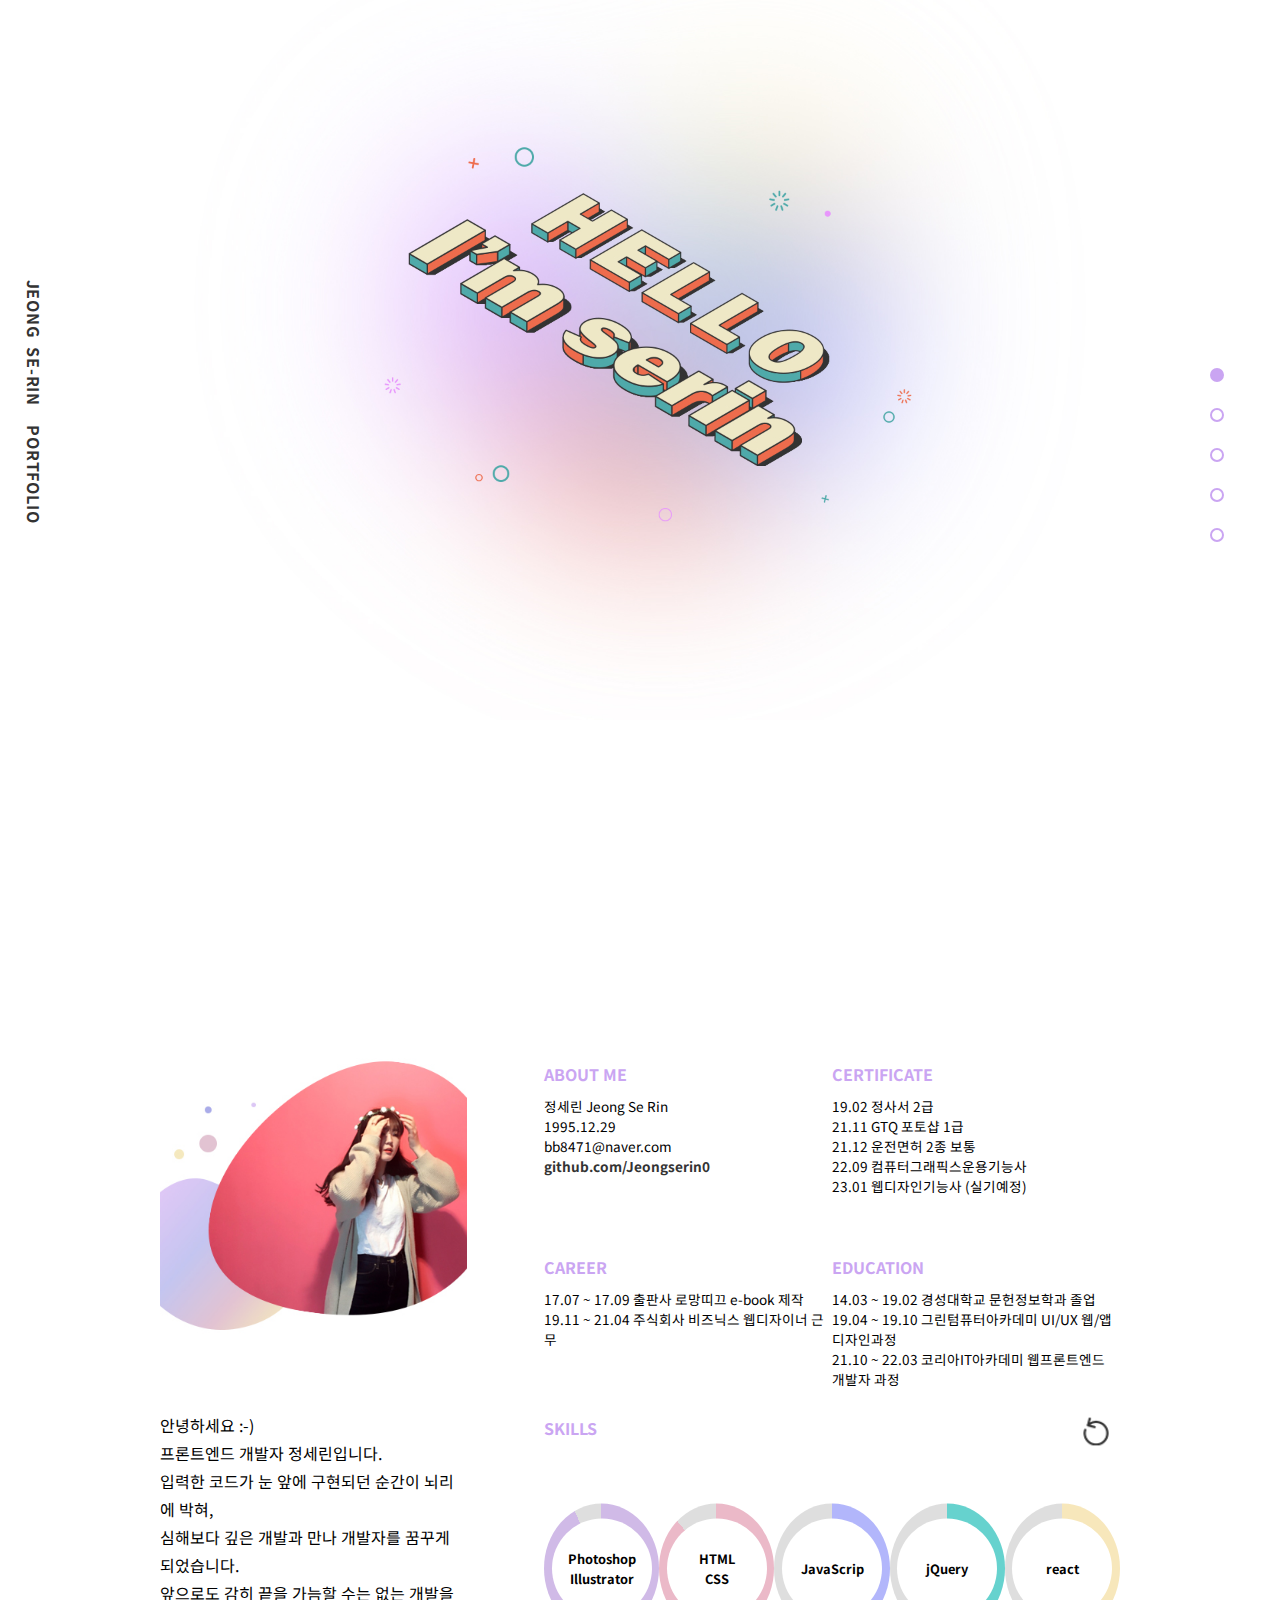
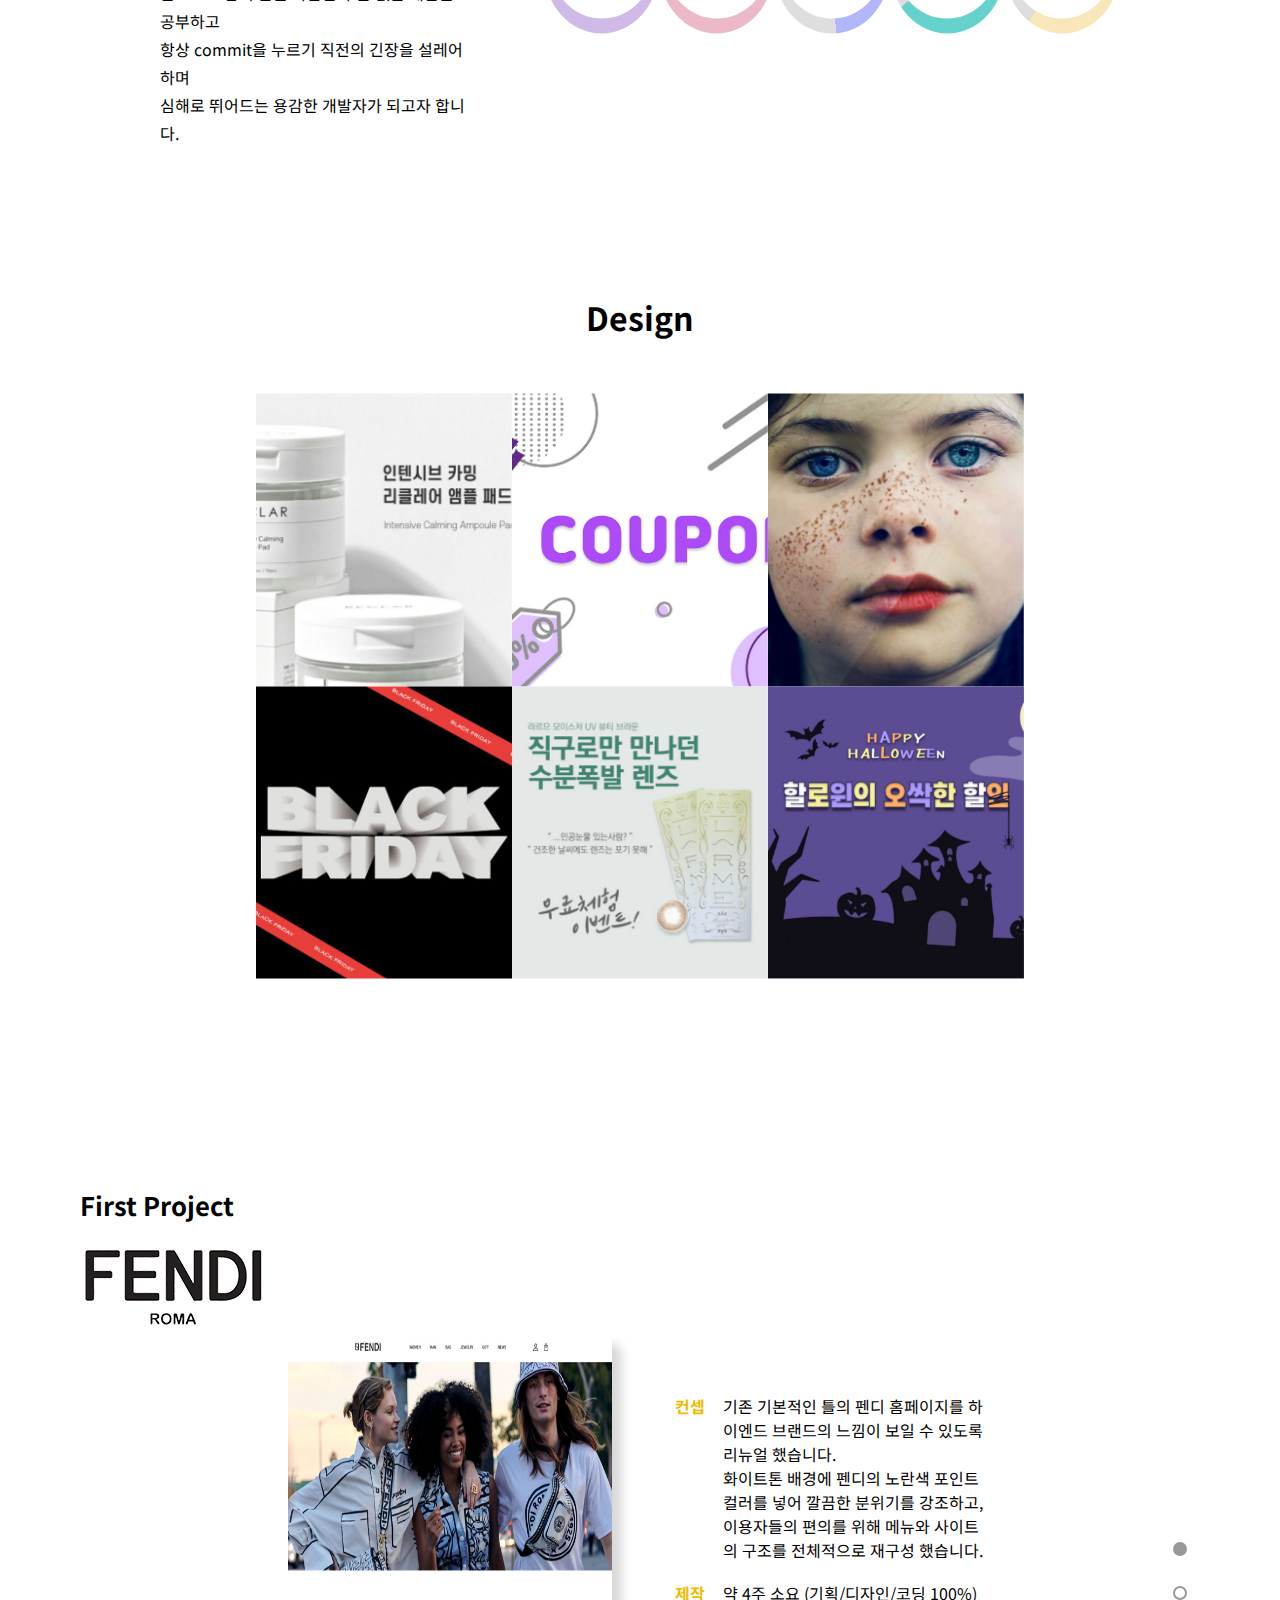
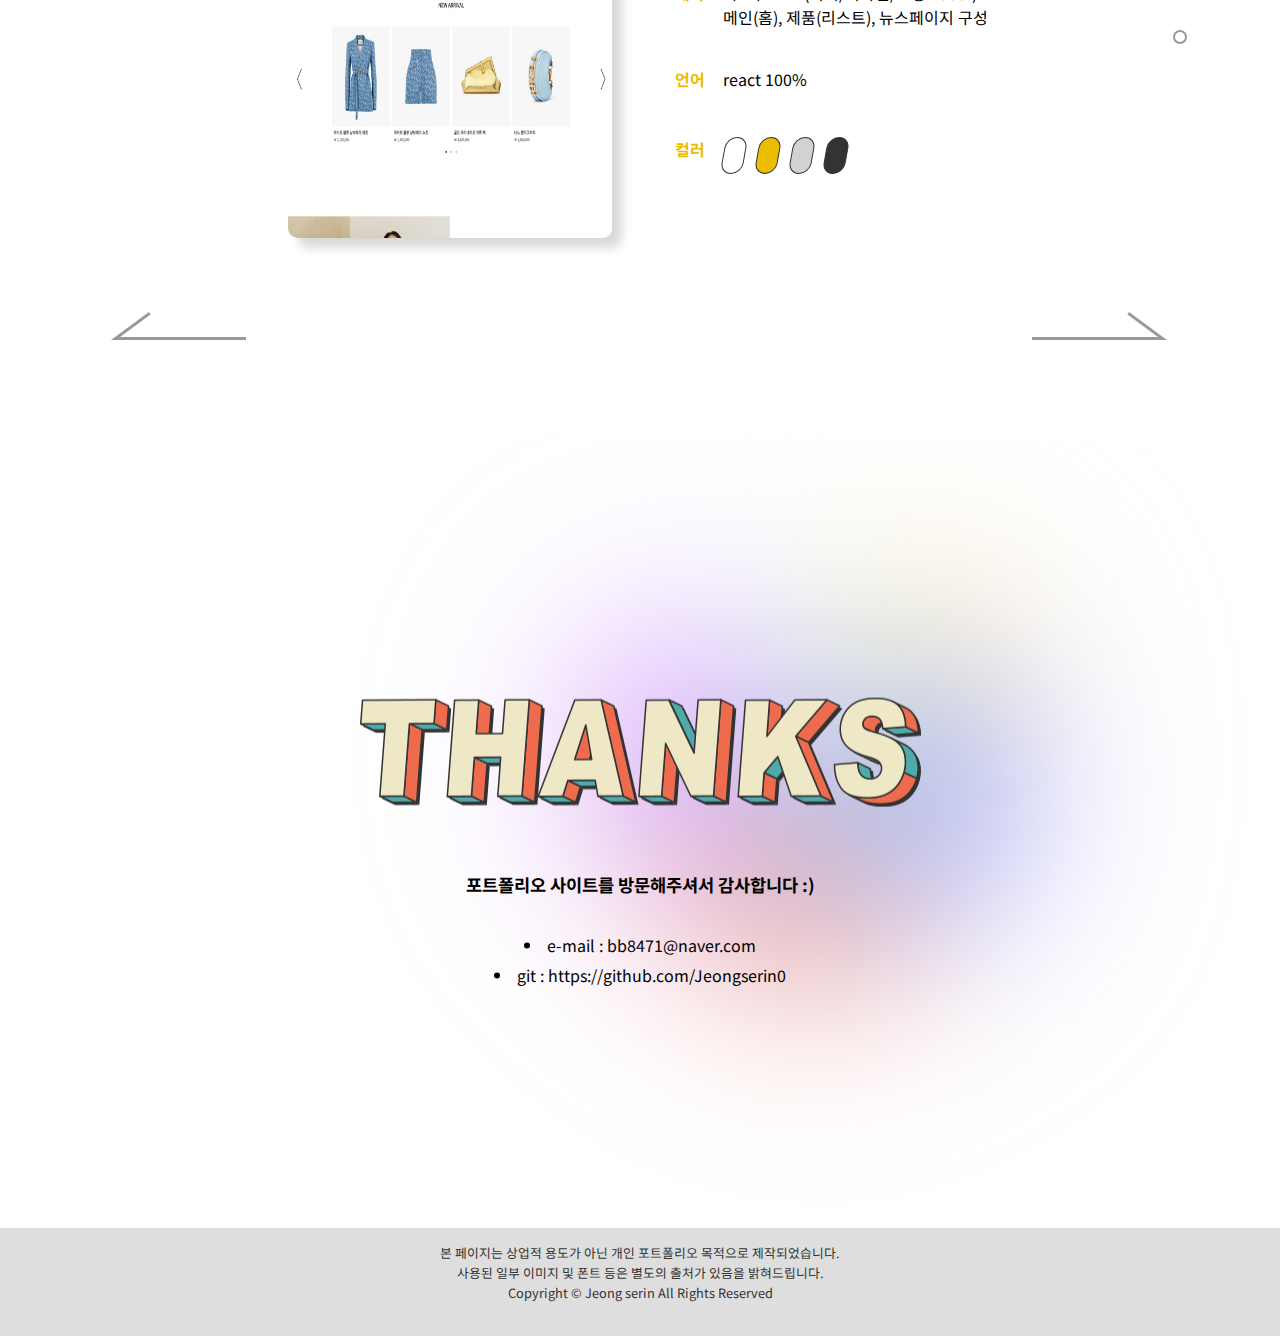
==== index.html @ 02b6f78d "Add files via upload" ====
<!DOCTYPE html>
<html lang="en">
<head>
    <meta charset="UTF-8">
    <meta http-equiv="X-UA-Compatible" content="IE=edge">
    <meta name="viewport" content="width=device-width, initial-scale=1.0">
    <title>SERIN PORTFOLIO</title>
    <link rel="stylesheet" href="css/index.css">
    <link rel="stylesheet" href="css/design.css">
    <link rel="stylesheet" href="css/project.css">
    <link href="https://fonts.googleapis.com/css2?family=Noto+Sans+KR:wght@100;300;400;500;700;900&display=swap" rel="stylesheet">
    <script src="js/jquery-1.7.2.min.js"></script>
    <script src="js/jquery-ui.min.js"></script>
    <script src="js/jquery.mousewheel.min.js"></script>
    <script src="js/index.js"></script>
</head>
<body>
    <div id="wrap">
        <!-- 상단 -->
        <section id="header" class="w_box">
            <div class="name_bar">
                <a href="#">&nbsp;&nbsp;JEONG&nbsp;&nbsp;SE-RIN&nbsp;&nbsp;&nbsp;&nbsp;PORTFOLIO</a>
            </div>
            <nav id="nav">
                <ul class="menu">
                    <li class="li_home"><a href="#header">home</a></li>
                    <li class="li_profile"><a href="#profile">profile</a></li>
                    <li class="li_design"><a href="#design">design</a></li>
                    <li class="li_project"><a href="#project">project</a></li>
                    <li class="li_contact"><a href="#contact">contact</a></li>
                </ul>
            </nav>
        </section>


        <!-- 프로필 -->
        <section id="profile" class="w_box">
            <div class="Pbox">
                <article class="Pphoto">
                    <div class="photo">
                        <div class="photoMe">
                            <img src="./images/serin2.jpg" alt="me">
                        </div>
                    </div>
                    <div class="Ptxt">
                        <p>안녕하세요 :-)<br>
                           프론트엔드 개발자 정세린입니다.<br>
                           입력한 코드가 눈 앞에 구현되던 순간이 뇌리에 박혀,<br>
                           심해보다 깊은 개발과 만나 개발자를 꿈꾸게 되었습니다.<br>
                           앞으로도 감히 끝을 가늠할 수는 없는 개발을 공부하고<br>
                           항상 commit을 누르기 직전의 긴장을 설레어하며<br>
                           심해로 뛰어드는 용감한 개발자가 되고자 합니다.</p>
                    </div>
                </article>

                <article class="Pprofile">
                    <div class="about">
                        <div class="about1">
                            <div class="me">
                                <h1>ABOUT ME</h1>
                                <ul>
                                    <li>정세린 Jeong Se Rin</li>
                                    <li>1995.12.29</li>
                                    <li>bb8471@naver.com</li>
                                    <li><a href="https://github.com/Jeongserin0" target="_blank">github.com/Jeongserin0</a></li>
                                </ul>
                            </div>
                            <div class="certificate">
                                <h1>CERTIFICATE</h1>
                                <ul>
                                    <li>19.02 정사서 2급</li>
                                    <li>21.11 GTQ 포토샵 1급</li>
                                    <li>21.12 운전면허 2종 보통</li>
                                    <li>22.09 컴퓨터그래픽스운용기능사</li>
                                    <li>23.01 웹디자인기능사 (실기예정)</li>
                                </ul>
                            </div>
                        </div>
                        <div class="about2">
                            <div class="career">
                                <h1>CAREER</h1>
                                <ul>
                                    <li>17.07 ~ 17.09 출판사 로망띠끄 e-book 제작</li>
                                    <li>19.11 ~ 21.04 주식회사 비즈닉스 웹디자이너 근무</li>
                                </ul>
                            </div>
                            <div class="education">
                                <h1>EDUCATION</h1>
                                <ul>
                                    <li>14.03 ~ 19.02 경성대학교 문헌정보학과 졸업</li>
                                    <li>19.04 ~ 19.10 그린텀퓨터아카데미 UI/UX 웹/앱 디자인과정</li>
                                    <li>21.10 ~ 22.03 코리아IT아카데미 웹프론트엔드 개발자 과정</li>
                                </ul>
                            </div> 
                        </div>
                    </div>

                    <div class="skills">
                        <h1>SKILLS</h1>
                        <div class="rebtn">
                            <img src="./images/return.png" alt="restart">
                        </div>
                        <div class="skillBox">
                            <div class="chartBox">
                                <div class="chart doughnut1">
                                    <span class="center"><p>Photoshop<br>Illustrator</p></span>
                                </div>
                                <div class="chart doughnut2">
                                    <span class="center"><p>HTML<br>CSS</p></span>
                                </div>
                                <div class="chart doughnut3">
                                    <span class="center"><p>JavaScrip</p></span>
                                </div>
                                <div class="chart doughnut4">
                                    <span class="center"><p>jQuery</p></span>
                                </div>
                                <div class="chart doughnut5">
                                    <span class="center"><p>react</p></span>
                                </div>
                            </div>
                        </div>
                    </div>
                </article>
            </div>
        </section>
        
        <!-- 디자인 -->
        <section id="design" class="w_box">
            <div class="designOp"></div>
            <div class="deTitle">
                <h1>Design</h1>
            </div>

            <div class="close">
                <img src="./images/close.png" alt="close">
            </div>

            <div class="deBox">
                <div class="deFirst">
                    <div class="deOne">
                        <div class="onebox Ofront"><img src="./images/detail_som.jpg" alt="detail"></div>
                        <div class="onebox Oback">
                            <h1>detail page</h1>
                            <h3>리클레어 앰플 패드 제품 상세페이지 제작</h3>
                            <p>*사용된 이미지 및 폰트 등은 별도의 저작권이 있음을 밝혀드립니다</p>
                        </div>
                    </div>
                    <div class="popone">
                        <div class="poponeimg">
                            <img src="./images/detail.jpg" alt="detail">
                        </div>
                    </div>

                    <div class="deTwo">
                        <div class="twobox Tfront"><img src="./images/baaner_som.jpg" alt="banner"></div>
                        <div class="twobox Tback">
                            <h1>banner</h1>
                            <h3>스토어 오픈기념 쿠폰 배너 제작</h3>
                            <p>*사용된 이미지 및 폰트 등은 별도의 저작권이 있음을 밝혀드립니다</p>
                        </div>
                    </div>
                    <div class="poptwo">
                        <img src="./images/banner.jpg" alt="banner">
                    </div>

                    <div class="deThree">
                        <div class="threebox Thfront"><img src="./images/photoshop_som.jpg" alt="image"></div>
                        <div class="threebox Thback">
                            <h1>photoshop</h1>
                            <h3>포토샵의 다양한 툴을 이용한 피부보정 이미지</h3>
                            <p>*사용된 이미지 및 폰트 등은 별도의 저작권이 있음을 밝혀드립니다</p>
                        </div>
                    </div>
                    <div class="popthree">
                        <img src="./images/photoshop.jpg" alt="photoshop">
                    </div>
                </div>

                <div class="deSecond">
                    <div class="deFour">
                        <div class="fourbox Ffront"><img src="./images/poster_som.jpg" alt="poster"></div>
                        <div class="fourbox Fback">
                            <h1>poster</h1>
                            <h3>블랙프라이데이 포스터 제작</h3>
                            <p>*사용된 이미지 및 폰트 등은 별도의 저작권이 있음을 밝혀드립니다</p>
                        </div>
                    </div>
                    <div class="popfour">
                        <img src="./images/poster.jpg" alt="poster">
                    </div>

                    <div class="deFive">
                        <div class="fivebox Fifront"><img src="./images/ada_som.jpg" alt="ada"></div>
                        <div class="fivebox Fiback">
                            <h1>advertising</h1>
                            <h3>인스타그램 렌즈 광고 이미지 제작</h3>
                            <p>*사용된 이미지 및 폰트 등은 별도의 저작권이 있음을 밝혀드립니다</p>
                        </div>
                    </div>
                    <div class="popfive">
                        <img src="./images/ada.JPG" alt="ada">
                    </div>

                    <div class="deSix">
                        <div class="sixbox Sfront"><img src="./images/poster2_som.jpg" alt="poster"></div>
                        <div class="sixbox Sback">
                            <h1>event</h1>
                            <h3>특정기간 이벤트 내용을 알리는 이미지 제작</h3>
                            <p>*사용된 이미지 및 폰트 등은 별도의 저작권이 있음을 밝혀드립니다</p>
                        </div>
                    </div>
                    <div class="popsix">
                        <img src="./images/poster2.jpg" alt="poster">
                    </div>
                </div>
                <div class="deBoxOp"></div>
            </div>
        </section>


        <!-- 프로젝트 -->
        <ul id="project" class="w_box">
            <div class="Pbtn">
                <ul class="Pmove">
                    <li><a href="#"></a></li>
                    <li><a href="#"></a></li>
                    <li><a href="#"></a></li>
                </ul>
            </div>
            <div class="PLbtn">
                <img src="./images/previous.png" alt="previous">
            </div>
            <div class="PRbtn">
                <img src="./images/next.png" alt="next">
            </div>

            <li id="fendi">
                <div class="title">
                    <h1>First Project</h1>
                    <div class="Plogo">
                        <img src="./images/logo_fendi.png" alt="logo">
                    </div>
                </div>
                <article class="Pmain">
                    <div class="Pmainimg">
                        <img src="./images/pj_fendi.jpg" alt="fendi">
                    </div>
                    <div class="Popacity">
                        <div class="opaLine">
                            <div class="sitebtn">
                                <a href="https://jeongserin0.github.io/projectfendi/" target="_blank"><h1>site view</h1></a>
                            </div>
                        </div>
                    </div>
                    <div class="Pmaintxt">
                        <div class="concept">
                            <div class="PmainTitle">
                                <h1 class="PmainH">컨셉</h1>
                            </div>
                            <div class="PmainContent">
                                <p class="PmainP">기존 기본적인 틀의 펜디 홈페이지를 하이엔드 브랜드의 느낌이 보일 수 있도록 리뉴얼 했습니다.<br>
                                    화이트톤 배경에 펜디의 노란색 포인트 컬러를 넣어 깔끔한 분위기를 강조하고, 이용자들의 편의를 위해 메뉴와 사이트의 구조를 전체적으로 재구성 했습니다.</p>
                            </div>
                        </div>
                        <div class="day">
                            <div class="PmainTitle">
                                <h1 class="PmakeH">제작</h1>
                            </div>
                            <div class="PmainContent">
                                <p>약 4주 소요 (기획/디자인/코딩 100%)<br>
                                   메인(홈), 제품(리스트), 뉴스페이지 구성</p>
                            </div>
                        </div>
                        <div class="program">
                            <div class="PmainTitle">
                                <h1 class="PlangH">언어</h1>
                            </div>
                            <div class="PmainContent">
                                <p>react 100%</p>
                            </div>
                        </div>
                        <div class="color">
                            <div class="PmainTitle">
                                <h1 class="PcolorH">컬러</h1>
                            </div>
                            <div class="PmainContent">
                                <div class="colorBox">
                                    <div class="FFcolor"></div>
                                    <div class="FScolor"></div>
                                    <div class="FThcolor"></div>
                                    <div class="FFourcolor"></div>
                                </div>
                            </div>
                        </div>
                    </div>
                </article>
            </li>

            <li id="vips">
                <div class="title">
                    <h1>Second Project</h1>
                    <div class="Plogo">
                        <img src="./images/logo_vips.png" alt="logo">
                    </div>
                </div>
                <article class="Pmain">
                    <div class="Pmainimg">
                        <img src="./images/pj_vips.jpg" alt="vips">
                    </div>
                    <div class="Popacity">
                        <div class="opaLine">
                            <div class="btnBox">
                                <div class="sitebtn">
                                    <a href="https://jeongserin0.github.io/VIPS/" target="_blank"><h1>site view</h1></a>
                                </div>
                            </div>
                        </div>
                    </div>
                    
                    <div class="Pmaintxt">
                        <div class="concept">
                            <div class="PmainTitle">
                                <h1 class="VmainH">컨셉</h1>
                            </div>
                            <div class="PmainContent">
                                <p class="PmainP">기존 웹표준에 맞춘 기본적 원페이지 빕스 사이트를 새롭게 리뉴얼 했습니다.<br>
                                    패밀리 레스토랑이라는 정체성을 느낄 수 있도록 경쾌한 이미지를 추구하고, '스테이크 하우스' 라는 브랜드 네임에 맞춰 스테이크 메뉴를 강조했습니다.</p>
                            </div>
                        </div>
                        <div class="day">
                            <div class="PmainTitle">
                                <h1 class="VmakeH">제작</h1>
                            </div>
                            <div class="PmainContent">
                                <p>약 3주 소요 (기획/디자인/코딩 100%)<br>
                                   메인 원페이지 구성</p>
                            </div>
                        </div>
                        <div class="program">
                            <div class="PmainTitle">
                                <h1 class="VlangH">언어</h1>
                            </div>
                            <div class="PmainContent">
                                <p>html / css / JavaScrip / Jquery</p>
                            </div>
                        </div>
                        <div class="color">
                            <div class="PmainTitle">
                                <h1 class="VcolorH">컬러</h1>
                            </div>
                            <div class="PmainContent">
                                <div class="colorBox">
                                    <div class="VFcolor"></div>
                                    <div class="VScolor"></div>
                                    <div class="VThcolor"></div>
                                    <div class="VFourcolor"></div>
                                </div>
                            </div>
                        </div>
                    </div>
                </article>
            </li>

            <li id="todo">
                <div class="title">
                    <h1>Third Project</h1>
                    <div class="Plogo">
                        <img src="./images/logo_todo.png" alt="logo">
                    </div>
                </div>
                <article class="Pmain">
                    <div class="Pmainimg">
                        <img src="./images/pj_todo.jpg" alt="todo">
                    </div>
                    <div class="Popacity">
                        <div class="opaLine">
                            <div class="btnBox">
                                <div class="sitebtn">
                                    <a href="https://jeongserin0.github.io/todolist/" target="_blank"><h1>site view</h1></a>
                                </div>
                            </div>
                        </div>
                    </div>

                    <div class="Pmaintxt">
                        <div class="concept">
                            <div class="PmainTitle">
                                <h1 class="TmainH">컨셉</h1>
                            </div>
                            <div class="PmainContent">
                                <p class="PmainP">일상에서 간편하게 사용하기 좋은 기본적 투두 체크 리스트입니다. 옅은 그레이 배경과 흰 박스로 베이직한 느낌에 아쿠아마린 컬러로 포인트 버튼을 만들었습니다.<br>
                                    리스트를 쉽게 체크하고 해제, 삭제 할 수 있으며 새로운 리스트를 추가할 수 있습니다.</p>
                            </div>
                        </div>
                        <div class="day">
                            <div class="PmainTitle">
                                <h1 class="TmakeH">제작</h1>
                            </div>
                            <div class="PmainContent">
                                <p>약 7일 소요<br>원페이지 제작, 리스트 체크/추가/삭제 가능</p>
                            </div>
                        </div>
                        <div class="program">
                            <div class="PmainTitle">
                                <h1 class="TlangH">언어</h1>
                            </div>
                            <div class="PmainContent">
                                <p>react 100%</p>
                            </div>
                        </div>
                        <div class="color">
                            <div class="PmainTitle">
                                <h1 class="TcolorH">컬러</h1>
                            </div>
                            <div class="PmainContent">
                                <div class="colorBox">
                                    <div class="TFcolor"></div>
                                    <div class="TScolor"></div>
                                    <div class="TThcolor"></div>
                                </div>
                            </div>
                        </div>
                    </div>
                </article>
            </li>
        </ul>

        <!-- 연락 -->
        <section id="contact" class="w_box">
            <div class="conBox">
                <div class="Cthanks">
                    <img src="./images/contact_thanks.png" alt="thanks">
                </div>
                <h3>포트폴리오 사이트를 방문해주셔서 감사합니다 :)</h3>
                <ul>
                    <li>e-mail : bb8471@naver.com</li>
                    <li>git : https://github.com/Jeongserin0</li>
                </ul>
            </div>
            <!-- 하단 -->
            <footer id="footer">
                <p>본 페이지는 상업적 용도가 아닌 개인 포트폴리오 목적으로 제작되었습니다.</p>
                <p>사용된 일부 이미지 및 폰트 등은 별도의 출처가 있음을 밝혀드립니다.</p>
                <p>Copyright © Jeong serin All Rights Reserved</p>
            </footer>
        </section>

    </div>
</body>
</html>
---- css/index.css ----
* {margin: 0;
    padding: 0;
    font-family: 'Noto Sans KR', sans-serif;
    font-size: 1rem;}
 
ul,li {list-style: none;}
 
a {text-decoration: none;
    color: #333;
    cursor: pointer;}
 
#wrap {width: 100%;}

/* 상단 */
#header {width: 100%; height: 100vh;
         background: url(../images/main.jpg);
         background-size: 100%;
         background-repeat: no-repeat;
         position: relative;}
.name_bar {width: 40px; height: 40%;
           position: absolute; top: 50%; left: 3.5%;
           transform: translate(-96.5%, -50%);
           /* background-color: rgba(0, 0, 0, 0.5); */
           writing-mode: vertical-rl;
           text-orientation: mixed;
           z-index: 999;}
.name_bar a {font-size: 1rem; font-weight: 700;
             letter-spacing :0.05rem;}

#nav {position: fixed; right: 50px; top: 50%;
      margin-top: -88px; width: 20px; height: 176px;
      z-index: 999;}
#nav li {margin-top: 26px; width: 10px; height: 10px;
         background-color: transparent; cursor: pointer;
         border: 2px solid #caa5f2; border-radius: 50%;}
#nav li:first-child {margin-top: -30px;}
#nav li.on {background-color: #caa5f2;}
#nav li:hover a {display: block; color: #caa5f2;}
#nav li a {position: absolute; right: 36px; margin-top: -5.5px;
           font-size: 0.8rem; display: none;}
/* #nav li:active {color: #caa5f2;} */


/* nav {width: 40%; height: 100px;
     position: fixed; right: 50px;
     z-index: 999;}
.menu {display: flex; justify-content: space-between;}
.menu li {margin-top: 10px;}
.menu li.on a {color: #fff;}
.menu li a {font-size: 1.4rem; font-weight: 700;
            letter-spacing :0.1rem; }
.menu li a:hover {color: #fff;} */

/* 프로필 */
#profile {width: 100%; height: 100vh;
          /* background-image: url(../images/profile_bg.jpg);
          background-size: 100%;
          background-repeat: no-repeat; */
          background-color: #fff;
          position: relative;}
.Pbox {width: 75%; height: 73%;
       position: absolute;
       top: 50%; left: 50%;
       /* background-color: bisque; */
       transform: translate(-50%, -50%);}
.Pbox article {display: inline-block;}
.Pphoto {width: 32%; height: 100%;}
.photo {width: 100%; height: 50%;}
.photoMe {width: 100%; height: 100%;
          background-color: antiquewhite;
          margin: 0 auto;}
.photoMe img {width: 100%; height: 100%;
              object-fit: cover;}
.Ptxt {width: 100%; height: 50%;}
.Ptxt p {font-size: 1rem; padding-top: 60px;
         line-height: 28px;}
/* ABOUT ME */
.Pprofile {width: 60%; height: 100%;
           float: right;}
.about {width: 100%; height: 60%;}
.about li {font-size: 0.85rem;
           /* list-style: inside; */}
.about h1 {color: #caa5f2;}
.about ul {margin-top: 10px;}
.about1 {width: 100%; height: 50%;
         position: relative;}
.me {width: 50%; height: 100%;
     position: absolute;}
.me h1, ul {margin-top: 40px;}
.me a {font-size: 0.85rem; font-weight: 700;}
.certificate {width: 50%; height: 100%;
              right: 0; position: absolute;}
.certificate h1, ul {margin-top: 40px;}

.about2 {width: 100%; height: 50%;
         position: relative;}
.career {width: 50%; height: 100%;
         position: absolute;}
.career h1, ul {margin-top: 36px;}
.education {width: 50%; height: 100%;
            position: absolute; right: 0;}
.education h1, ul {margin-top: 36px;}

.skills {width: 100%; height: 40%;
         position: relative;}
.skills h1 {color: #caa5f2;}
.rebtn {width: 50px; height: 100%;
        position: absolute;
        top: 0; right: 0;
        cursor: pointer;}
.rebtn img {width: 32px;
            display: block;
            margin-left: 10px;}
.skillBox {width: 100%; height: 85%;
           position: absolute;
           bottom: 0;
           display: flex; justify-content: space-between;}

.chartBox {width: 100%; height: 100%;
           display: flex; justify-content: space-between;
           margin-top: 48px;}
.chart {position: relative;
        width: 130px; height: 130px;
        border-radius: 50%;
        transition: 0.3s;}
span.center {background: #fff; position: absolute;
             top: 50%; left: 50%; transform: translate(-50%, -50%);
             width: 100px; height: 100px;
             border-radius: 50%;}
.center p {position: absolute;
           top: 50%; left: 50%;
           transform: translate(-50%,-50%);
           text-align: center;
           font-size: 0.8rem; font-weight: 700;
           line-height: 20px;}

/* 연락 */
#contact {width: 100%; height: 100vh;
          position: relative;
          top: 0;
          background-image: url(../images/contact_bg.jpg);
          background-size: cover;
          background-repeat: no-repeat;}
.conBox {width: 50%; height: 40%;
         position: absolute;
         top: 46%; left: 50%;
         /* background-color: #be989f; */
         transform: translate(-50%,-54%);}
.Cthanks {width: 100%; height: 60%;}
.Cthanks img {display: block; margin: 0 auto;
              padding-top: 20px;
              object-fit: cover;}
.conBox h3 {font-size: 1.1rem;
            text-align: center;}
.conBox ul {text-align: center;}
.conBox ul li {margin-top: 6px;
               list-style: inside;}

/* 하단 */
#footer {width: 100%; height: 12%;
         position: absolute;
         bottom: 0;
         background-color: #dedede;}
#footer p {text-align: center; font-size: 0.8rem;
           line-height: 10px;
           margin-top: 10px;
           color: #333;}
#footer p:first-child {margin-top: 20px;}
---- css/design.css ----
/* 디자인 */
#design {width: 100%; height: 100vh;
         position: relative; top: 0;}

.designOp {width: 100%; height: 100vh;
           background-color: rgba(0, 0, 0, 0.6);
           position: absolute;
           top: 0; display: none;}
.deBoxOp {width: 100%; height: 100%;
          background-color: rgba(0, 0, 0, 0.6);
          position: absolute;
          display: none;}

.deTitle {width: 200px; height: 50px;
          position: absolute;
          left: 50%; top: 15%;
          transform: translate(-50%, -83%);}
.deTitle h1 {font-size: 2rem;
             text-align: center;}

.close {width: 40px; height: 40px;
        background-color: #fff;
        z-index: 999; border-radius: 50%;
        position: absolute;
        right: 10%; top: 15%;
        transform: translate(-15%, -80%);
        cursor: pointer; display: none;
        z-index: 9999;}
.close img {width: 20px; height: 20px;
            margin: 10px;}

.deBox {width: 60%; height: 65%;
        position: relative; top: 54%; left: 50%;
        transform: translate(-50%,-50%);}

.deFirst {width: 100%; height: 50%;
          position: absolute; top: 0;
          display: flex; justify-content: space-between;}
/* 첫번째 */
.deOne {width: 33.3%; height: 100%;
        position: relative;
        perspective: 2000px;}
.deOne .onebox {width: 100%; height: 100%;
                backface-visibility: hidden;
                transition: 1s;
                cursor: pointer;}
.Ofront img {width: 100%; height: 100%;
             object-fit: cover;}
.Oback {background-color: #f1f1f1; text-align: center;}
.Oback h1 {font-size: 3rem; padding-top: 64px;}
.Oback h3 {margin-top: 8px; font-size: 0.9rem;}
.Oback p {font-size: 0.5rem; margin-top: 30px;}
.deOne .onebox.Ofront {position: absolute; transform: rotateX(0deg);}
.deOne:hover .onebox.Ofront {transform: rotateX(180deg);}
.deOne .onebox.Oback {transform: rotateX(-180deg);}
.deOne:hover .onebox.Oback {transform: rotateX(0deg);}
.popone {width: 700px; height: 700px;
         background-color: #fff;
         border-radius: 12px; z-index: 999;
         position: absolute; left: 50%; top: -20%;
         transform: translate(-50%);
         display: none;}
.poponeimg { width: 95%; height: 95%;
             position: absolute; top: 50%; left: 50%;
             transform: translate(-50%,-50%);
             overflow-y: scroll;}
.popone img {width: 100%;}
/* 두번째 */
.deTwo {width: 33.3%; height: 100%;
        position: relative;
        perspective: 2000px;}
.deTwo .twobox {width: 100%; height: 100%;
                backface-visibility: hidden;
                transition: 1s;
                cursor: pointer;}
.Tfront img {width: 100%; height: 100%;
             object-fit: cover;}
.Tback {background-color: #ad4bf8; text-align: center;}
.Tback h1 {font-size: 3rem; padding-top: 64px; color: #fff;}
.Tback h3 {margin-top: 8px; color: #fff; font-size: 0.9rem;}
.Tback p {font-size: 0.5rem; margin-top: 30px; color: #fff;}
.deTwo .twobox.Tfront {position: absolute; transform: rotateX(0deg);}
.deTwo:hover .twobox.Tfront {transform: rotateX(180deg);}
.deTwo .twobox.Tback {transform: rotateX(-180deg);}
.deTwo:hover .twobox.Tback {transform: rotateX(0deg);}
.poptwo {width: 1200px; height: 530px;
         background-color: #fff;
         border-radius: 12px; z-index: 999;
         position: absolute; left: 50%; top: 8%;
         transform: translate(-50%);
         display: none;}
.poptwo img {width: 98%; height: 95%;
             position: absolute; top: 50%; left: 50%;
             transform: translate(-50%, -50%);
             object-fit: cover;}
/* 세번째 */
.deThree {width: 33.3%; height: 100%;
          position: relative;
          perspective: 2000px;}
.deThree .threebox {width: 100%; height: 100%;
                backface-visibility: hidden;
                transition: 1s;
                cursor: pointer;}
.Thfront img {width: 100%; height: 100%;
             object-fit: cover;}
.Thback {background-color: #ead9ca; text-align: center;}
.Thback h1 {font-size: 3rem; padding-top: 64px;}
.Thback h3 {margin-top: 8px; font-size: 0.9rem;}
.Thback p {font-size: 0.5rem; margin-top: 30px;}
.deThree .threebox.Thfront {position: absolute; transform: rotateX(0deg);}
.deThree:hover .threebox.Thfront {transform: rotateX(180deg);}
.deThree .threebox.Thback {transform: rotateX(-180deg);}
.deThree:hover .threebox.Thback {transform: rotateX(0deg);}
.popthree {width: 1160px; height: 620px;
           background-color: #fff; z-index: 999;
           position: absolute; left: 50%; top: -15%;
           border-radius: 12px;
           transform: translate(-50%);
           display: none;}
.popthree img {width: 97%; height: 95%;
               position: absolute; top: 50%; left: 50%;
               transform: translate(-50%,-50%);
               object-fit: cover;}

.deSecond {width: 100%; height: 50%;
           position: absolute; bottom: 0;
           display: flex; justify-content: space-between;}
/* 네번째 */
.deFour {width: 33.3%; height: 100%;
         position: relative;
         perspective: 2000px;}
.deFour .fourbox {width: 100%; height: 100%;
                backface-visibility: hidden;
                transition: 1s;
                cursor: pointer;}
.Ffront img {width: 100%; height: 100%;
             object-fit: cover;}
.Fback {background-color: #000; text-align: center;}
.Fback h1 {font-size: 3rem; padding-top: 64px; color: #fff;}
.Fback h3 {margin-top: 8px; color: #fff; font-size: 0.9rem;}
.Fback p {font-size: 0.5rem; margin-top: 30px; color: #fff;}
.deFour .fourbox.Ffront {position: absolute; transform: rotateX(0deg);}
.deFour:hover .fourbox.Ffront {transform: rotateX(180deg);}
.deFour .fourbox.Fback {transform: rotateX(-180deg);}
.deFour:hover .fourbox.Fback {transform: rotateX(0deg);}
.popfour {width: 520px; height: 630px;
          background-color: #fff; z-index: 999;
          border-radius: 12px;
          position: absolute; left: 50%; top: 0%;
          transform: translate(-50%, -50%);
          display: none;}
.popfour img {width: 95%; height: 95%;
              position: absolute; left: 50%; top: 50%;
              transform: translate(-50%, -50%);
              object-fit: cover;}
/* 다섯번째 */
.deFive {width: 33.3%; height: 100%;
         position: relative;
         perspective: 2000px;}
.deFive .fivebox {width: 100%; height: 100%;
                backface-visibility: hidden;
                transition: 1s;
                cursor: pointer;}
.Fifront img {width: 100%; height: 100%;
             object-fit: cover;}
.Fiback {background-color: #e4e8e7; text-align: center;}
.Fiback h1 {font-size: 3rem; padding-top: 64px;}
.Fiback h3 {margin-top: 8px; font-size: 0.9rem;}
.Fiback p {font-size: 0.5rem; margin-top: 30px;}
.deFive .fivebox.Fifront {position: absolute; transform: rotateX(0deg);}
.deFive:hover .fivebox.Fifront {transform: rotateX(180deg);}
.deFive .fivebox.Fiback {transform: rotateX(-180deg);}
.deFive:hover .fivebox.Fiback {transform: rotateX(0deg);}
.popfive {width: 630px; height: 630px;
          background-color: #fff; z-index: 999;
          border-radius: 12px;
          position: absolute; left: 50%;
          transform: translate(-50%, -50%);
          display: none;}
.popfive img {width: 95%; height: 95%;
              position: absolute; top: 50%; left: 50%;
              transform: translate(-50%, -50%);
              object-fit: cover;}
/* 여섯번째 */
.deSix {width: 33.3%; height: 100%;
        position: relative;
        perspective: 2000px;}
.deSix .sixbox {width: 100%; height: 100%;
                backface-visibility: hidden;
                transition: 1s;
                cursor: pointer;}
.Sfront img {width: 100%; height: 100%;
             object-fit: cover;}
.Sback {background-color: #5b4c93; text-align: center;}
.Sback h1 {font-size: 3rem; padding-top: 64px; color: #fff;}
.Sback h3 {margin-top: 8px; color: #fff; font-size: 0.9rem;}
.Sback p {font-size: 0.5rem; margin-top: 30px; color: #fff;}
.deSix .sixbox.Sfront {position: absolute; transform: rotateX(0deg);}
.deSix:hover .sixbox.Sfront {transform: rotateX(180deg);}
.deSix .sixbox.Sback {transform: rotateX(-180deg);}
.deSix:hover .sixbox.Sback {transform: rotateX(0deg);}
.popsix {width: 1100px; height: 660px;
         border-radius: 12px;
         background-color: #fff; z-index: 999;
         position: absolute; left: 50%;
         transform: translate(-50%, -50%);
         display: none;}
.popsix img {width: 97%; height: 95%;
             position: absolute; left: 50%; top: 50%;
             transform: translate(-50%, -50%);
             object-fit: cover;}
---- css/project.css ----
/* 프로젝트 */
#project {width: 100%; height: 100vh;
          background-color: rgba(0, 0, 0, 0.1);
          z-index: 9999;
          position: relative;
          overflow: hidden;}
.Pbtn {width: 50px; height: 160px;
       position: absolute;
       z-index: 9999;
       /* background-color: rgb(81, 182, 148); */
       right: 50px; top: 50%;
       cursor: pointer;
       transform: translate(-50%, -50%);}
.PLbtn {width: 200px; height: 60px;
        position: absolute;
        z-index: 9999;
        left: 80px; bottom: 80px;
        cursor: pointer;}
.PRbtn {width: 200px; height: 60px;
        position: absolute;
        z-index: 9999;
        right: 80px; bottom: 80px;
        cursor: pointer;}

.Pmove li {width: 10px; height: 10px;
          background-color: #fff;
          border: 2px solid #999;
          margin: 0 auto;
          margin-top: 30px;
          border-radius: 50%;}
.Pmove li.on {background-color: #999;}

#fendi {width: 100%; height: 100vh;
        position: absolute; top: 0;
        background-color: #ffffff;}
.title {width: 250px; height: 150px;
        margin-left: 80px; margin-top: 50px;}
.title h1 {font-size: 1.6rem;}
.Plogo {width: 250px; height: 100px;
        margin-top: 14px;}
.Pmain {width: 55%; height: 56%;
        position: absolute;
        top: 50%; left: 50%;
        transform: translate(-50%, -50%);
        cursor: pointer;
        border-radius: 10px;
        display: flex; justify-content: space-between;}
.Pmainimg {width: 46%; height: 100%;
           position: absolute;
           border-radius: 10px;
           box-shadow: 10px 10px 10px rgba(129, 129, 129, 0.3);}
.Pmainimg img {width: 100%; height: 100%;
               border-radius: 10px;}

.Popacity {width: 46%; height: 100%;
           position: absolute;
           background-color: rgba(0, 0, 0, 0.5);
           display: none;
           border-radius: 10px;}
.opaLine {width: 90%; height: 90%;
          border: 2px solid #333;
          border-radius: 20px;
          position: absolute;
          top: 50%; left: 50%;
          transform: translate(-50%, -50%);}
.sitebtn {width: 150px; height: 50px;
          background-color: rgb(255, 255, 255);
          position: absolute;
          top: 50%; left: 50%;
          transform: translate(-50%, -50%);
          text-align: center;
          border-radius: 10px;}
.sitebtn h1 {font-weight: 700; font-size: 1.2rem;
             margin-top: 8px;}

.Pmaintxt {width: 45%; height: 100%;
           position: absolute; right: 0;}
.concept {width: 100%; height: 38%;
          position: absolute; top: 6%;}
.PmainTitle {width: 15%; height: 100%;
             position: absolute; left: 0;}
.PmainH {margin-top: 30px; color: #ecbc00;}
.PmakeH {color: #ecbc00;}
.PlangH {color: #ecbc00;}
.PcolorH {color: #ecbc00;}

.PmainContent {width: 85%; height: 100%;
               position: absolute; left: 15%;}
.PmainP {margin-top: 30px;}
.day {width: 100%; height: 14%;
      position: absolute; top: 49%;}
.program {width: 100%; height: 14%;
          position: absolute; top: 66%;}  
.color {width: 100%; height: 22%;
        position: absolute; bottom: -2%;}
.colorBox {width: 100%; height: 80%;}
.colorBox div {display: inline-block; margin-left: 8px;}
.colorBox div:first-child {margin-left: 0;}
.FFcolor {width: 20px; height: 35px;
          background-color: #fff;
          border: 1px solid #333;
          border-radius: 50px;
          transform: skew(-10deg);}
.FScolor {width: 20px; height: 35px;
          background-color: #ecbc00;
          border: 1px solid #333;
          border-radius: 50px;
          transform: skew(-10deg);}
.FThcolor {width: 20px; height: 35px;
           background-color: rgb(210, 210, 210);
           border: 1px solid #333;
           border-radius: 50px;
           transform: skew(-10deg);}
.FFourcolor {width: 20px; height: 35px;
             background-color: #333;
             border: 1px solid #333;
             border-radius: 50px;
             transform: skew(-10deg);}

#vips {width: 100%; height: 100vh;
       position: absolute;
       top: 0; left: 100%;
       background-color: rgb(255, 255, 255);}
.VmainH {margin-top: 30px; color: #c70125;}
.VmakeH {color: #c70125;}
.VlangH {color: #c70125;}
.VcolorH {color: #c70125;}
.VFcolor {width: 20px; height: 35px;
           background-color: #fff;
           border: 1px solid #333;
           border-radius: 50px;
           transform: skew(-10deg);}
.VScolor {width: 20px; height: 35px;
          background-color: #c70125;
          border: 1px solid #333;
          border-radius: 50px;
          transform: skew(-10deg);}
.VThcolor {width: 20px; height: 35px;
           background-color: #11352b;
           border: 1px solid #333;
           border-radius: 50px;
           transform: skew(-10deg);}
.VFourcolor {width: 20px; height: 35px;
             background-color: #333;
             border: 1px solid #333;
             border-radius: 50px;
             transform: skew(-10deg);}
 
#todo {width: 100%; height: 100vh;
       position: absolute;
       top: 0; left: 200%;
       background-color: #ffffff;}
       .VFcolor {width: 20px; height: 35px;
        background-color: #fff;
        border: 1px solid #333;
        border-radius: 50px;
        transform: skew(-10deg);}
.TmainH {margin-top: 30px; color: #38d9a9;}
.TmakeH {color: #38d9a9;}
.TlangH {color: #38d9a9;}
.TcolorH {color: #38d9a9;}
.TFcolor {width: 20px; height: 35px;
       background-color: #ffffff;
       border: 1px solid #333;
       border-radius: 50px;
       transform: skew(-10deg);}
.TScolor {width: 20px; height: 35px;
        background-color: #e9ecef;
        border: 1px solid #333;
        border-radius: 50px;
        transform: skew(-10deg);}
.TThcolor {width: 20px; height: 35px;
          background-color: #38d9a9;
          border: 1px solid #333;
          border-radius: 50px;
          transform: skew(-10deg);}
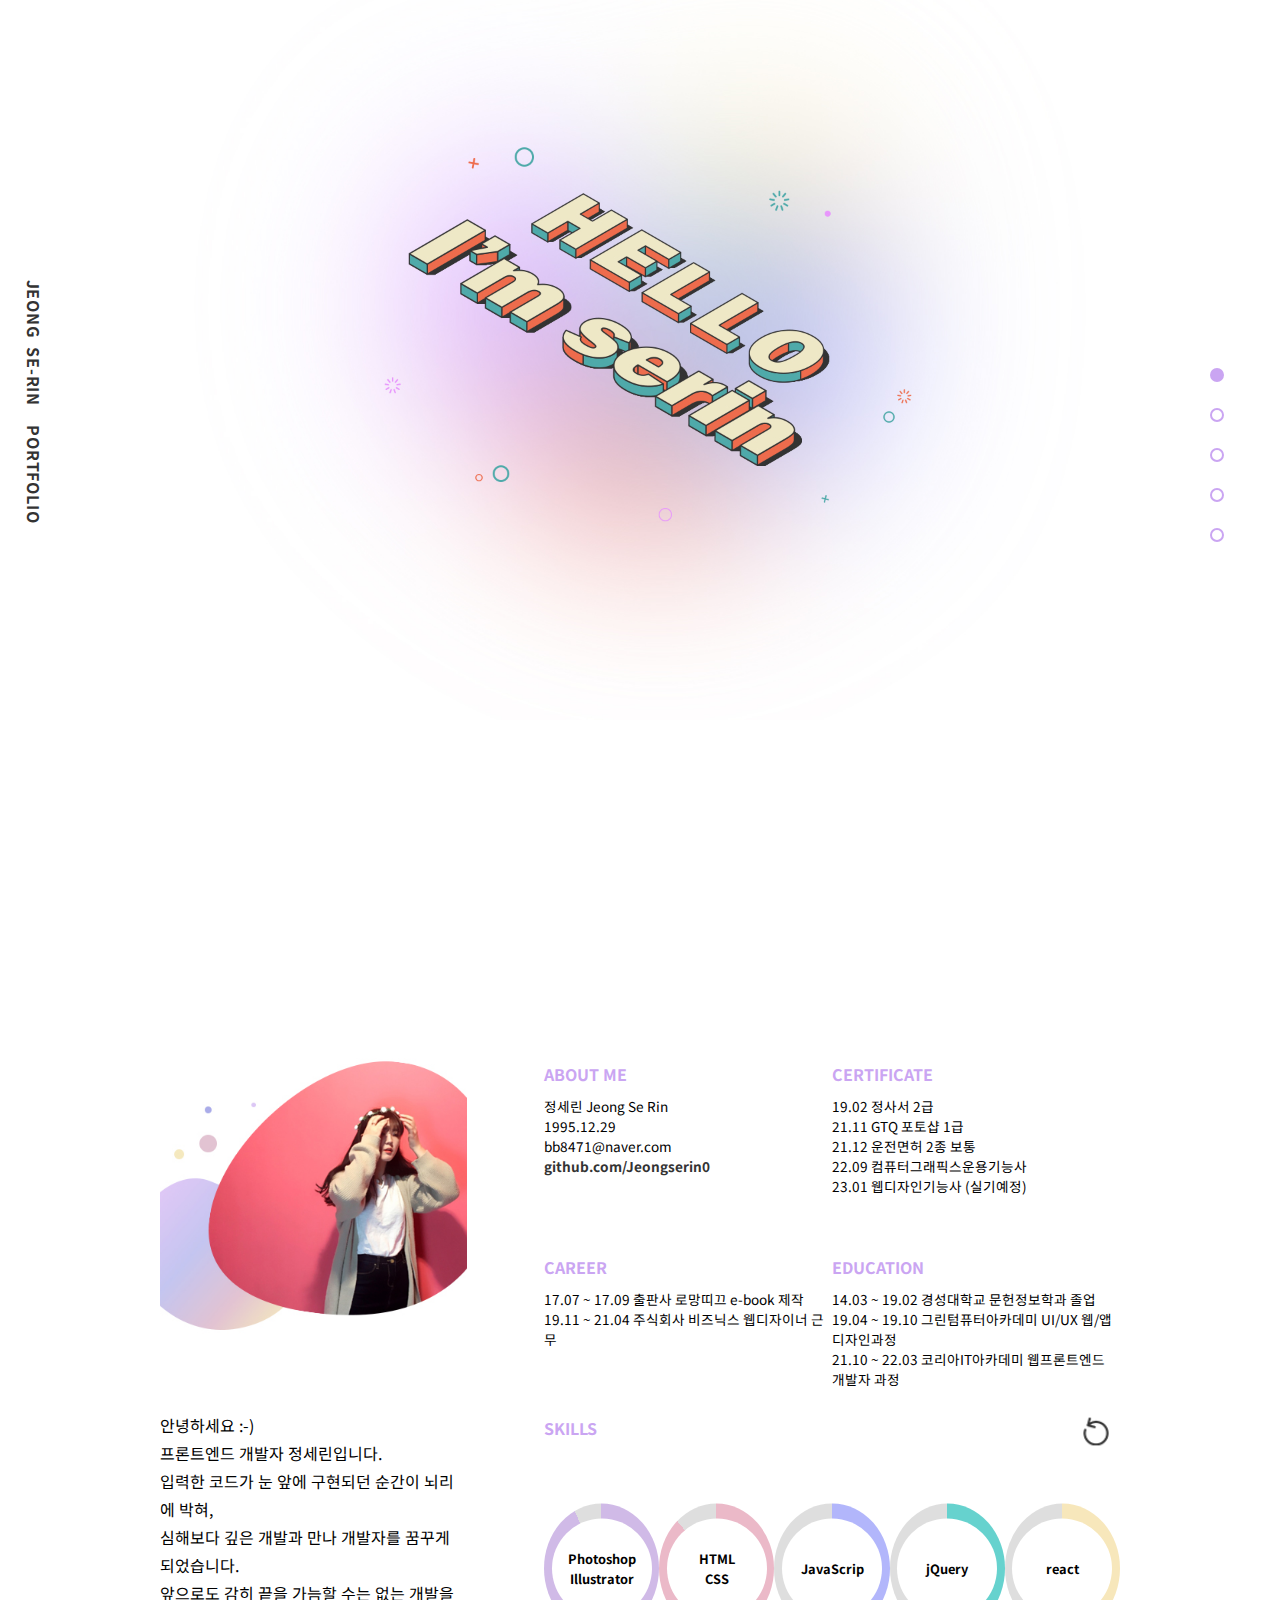
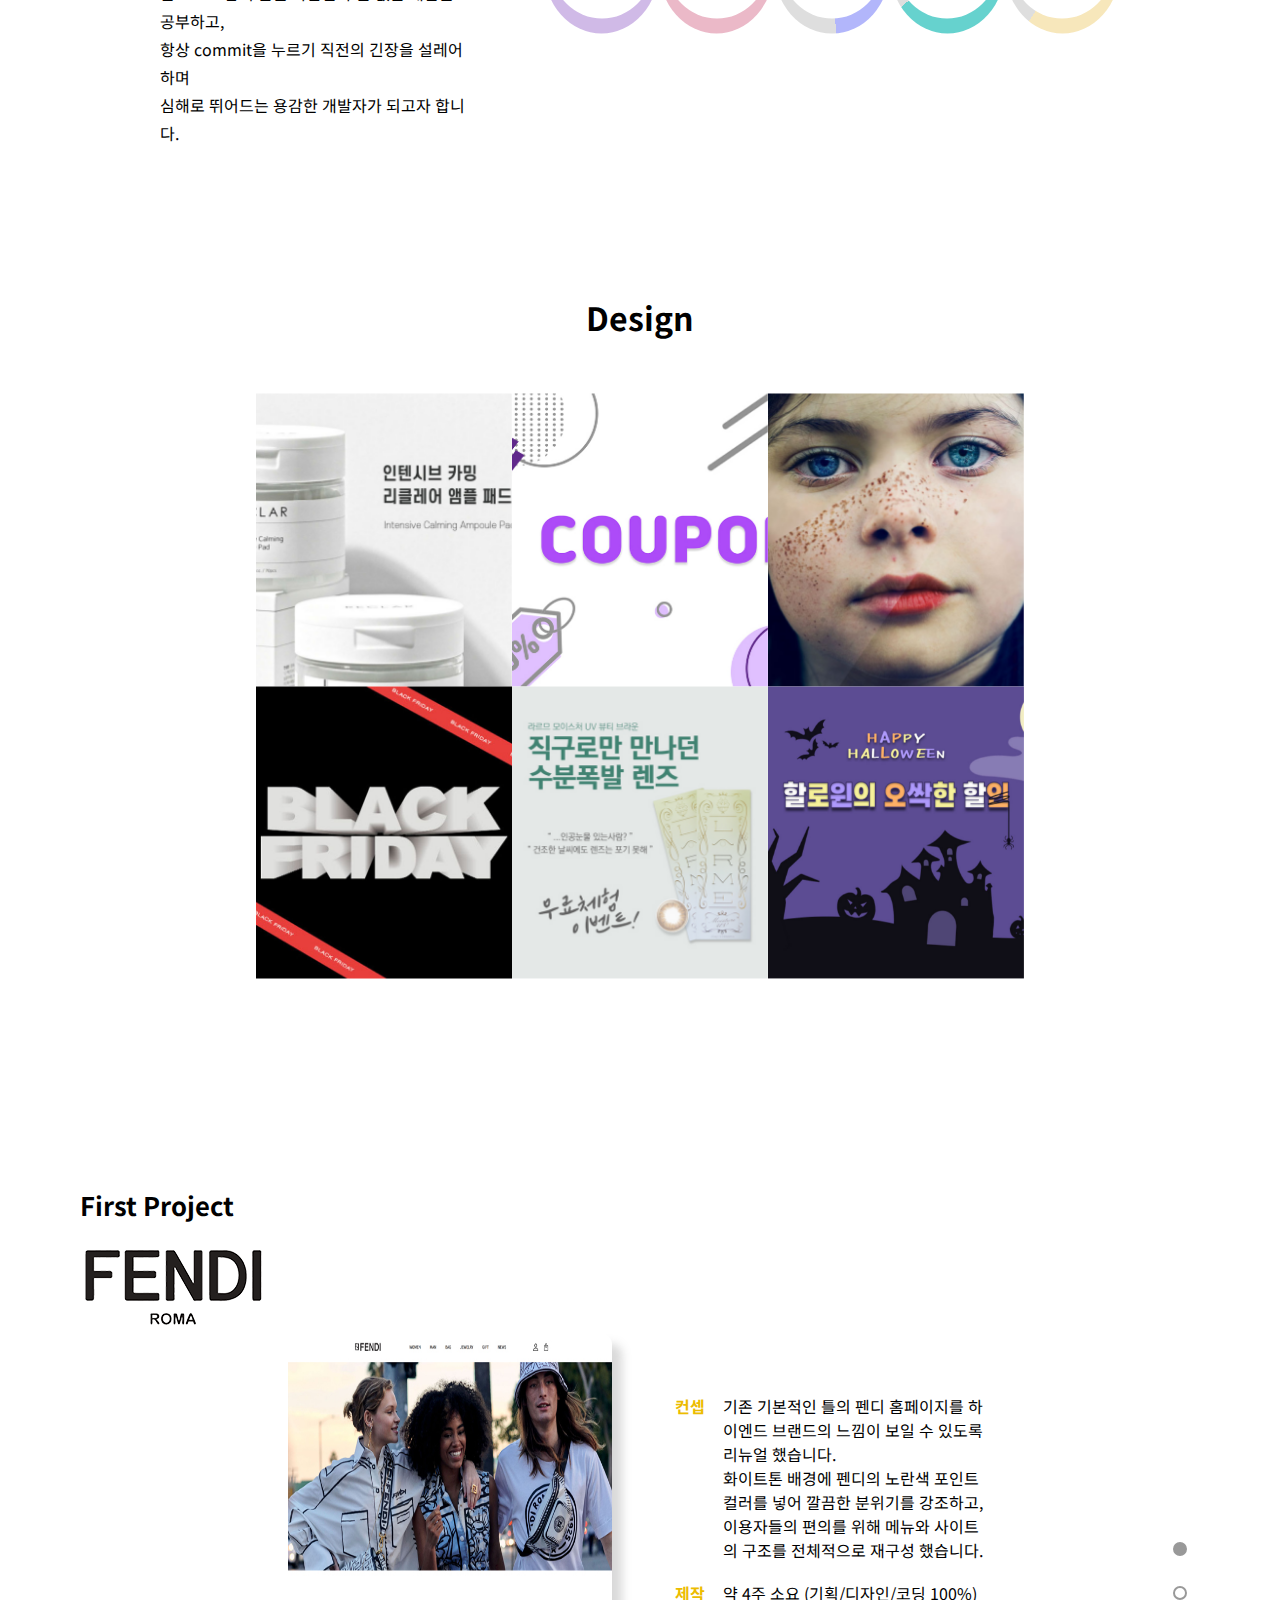
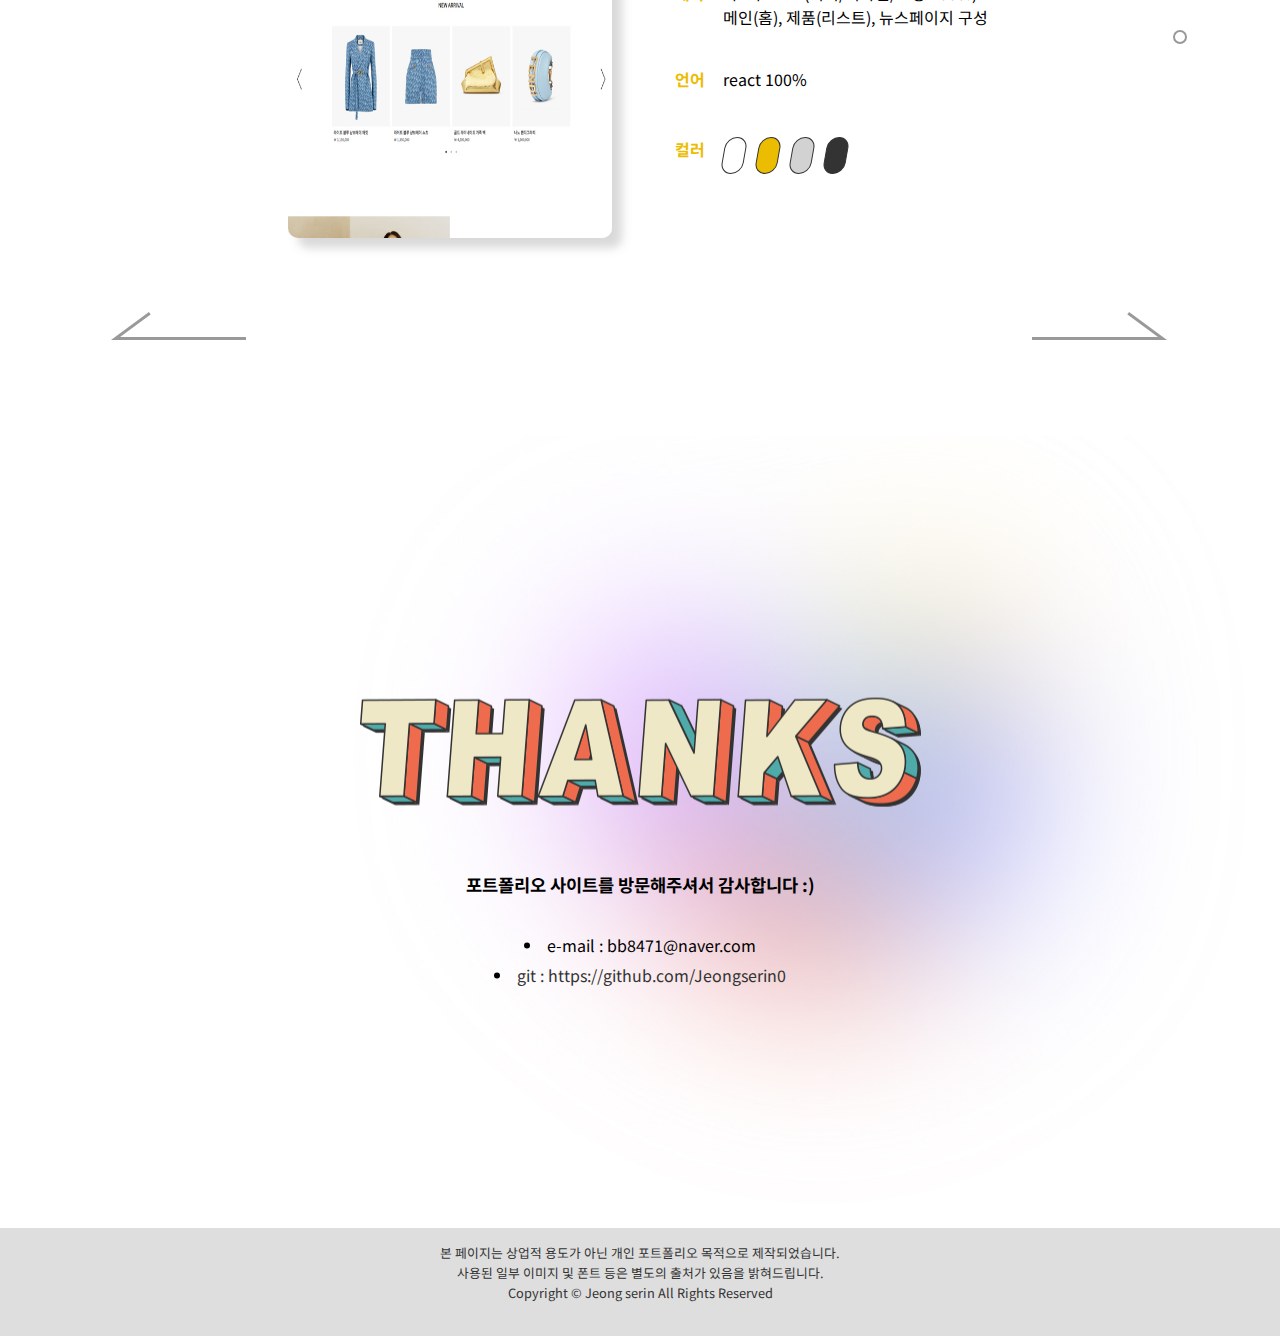
==== commit d89566a5: "Update index.html" ====
--- a/index.html
+++ b/index.html
@@ -47,7 +47,7 @@
                            프론트엔드 개발자 정세린입니다.<br>
                            입력한 코드가 눈 앞에 구현되던 순간이 뇌리에 박혀,<br>
                            심해보다 깊은 개발과 만나 개발자를 꿈꾸게 되었습니다.<br>
-                           앞으로도 감히 끝을 가늠할 수는 없는 개발을 공부하고<br>
+                           앞으로도 감히 끝을 가늠할 수는 없는 개발을 공부하고,<br>
                            항상 commit을 누르기 직전의 긴장을 설레어하며<br>
                            심해로 뛰어드는 용감한 개발자가 되고자 합니다.</p>
                     </div>
@@ -434,7 +434,7 @@
                 <h3>포트폴리오 사이트를 방문해주셔서 감사합니다 :)</h3>
                 <ul>
                     <li>e-mail : bb8471@naver.com</li>
-                    <li>git : https://github.com/Jeongserin0</li>
+                    <li><a href="https://github.com/Jeongserin0" target="_blank">git : https://github.com/Jeongserin0</a></li>
                 </ul>
             </div>
             <!-- 하단 -->
@@ -447,4 +447,4 @@
 
     </div>
 </body>
-</html>+</html>
--- a/css/design.css
+++ b/css/design.css
@@ -54,10 +54,10 @@
 .deOne:hover .onebox.Ofront {transform: rotateX(180deg);}
 .deOne .onebox.Oback {transform: rotateX(-180deg);}
 .deOne:hover .onebox.Oback {transform: rotateX(0deg);}
-.popone {width: 700px; height: 700px;
+.popone {width: 700px; height: 653px;
          background-color: #fff;
          border-radius: 12px; z-index: 999;
-         position: absolute; left: 50%; top: -20%;
+         position: absolute; left: 50%; top: -27%;
          transform: translate(-50%);
          display: none;}
 .poponeimg { width: 95%; height: 95%;
@@ -208,4 +208,4 @@
 .popsix img {width: 97%; height: 95%;
              position: absolute; left: 50%; top: 50%;
              transform: translate(-50%, -50%);
-             object-fit: cover;}+             object-fit: cover;}
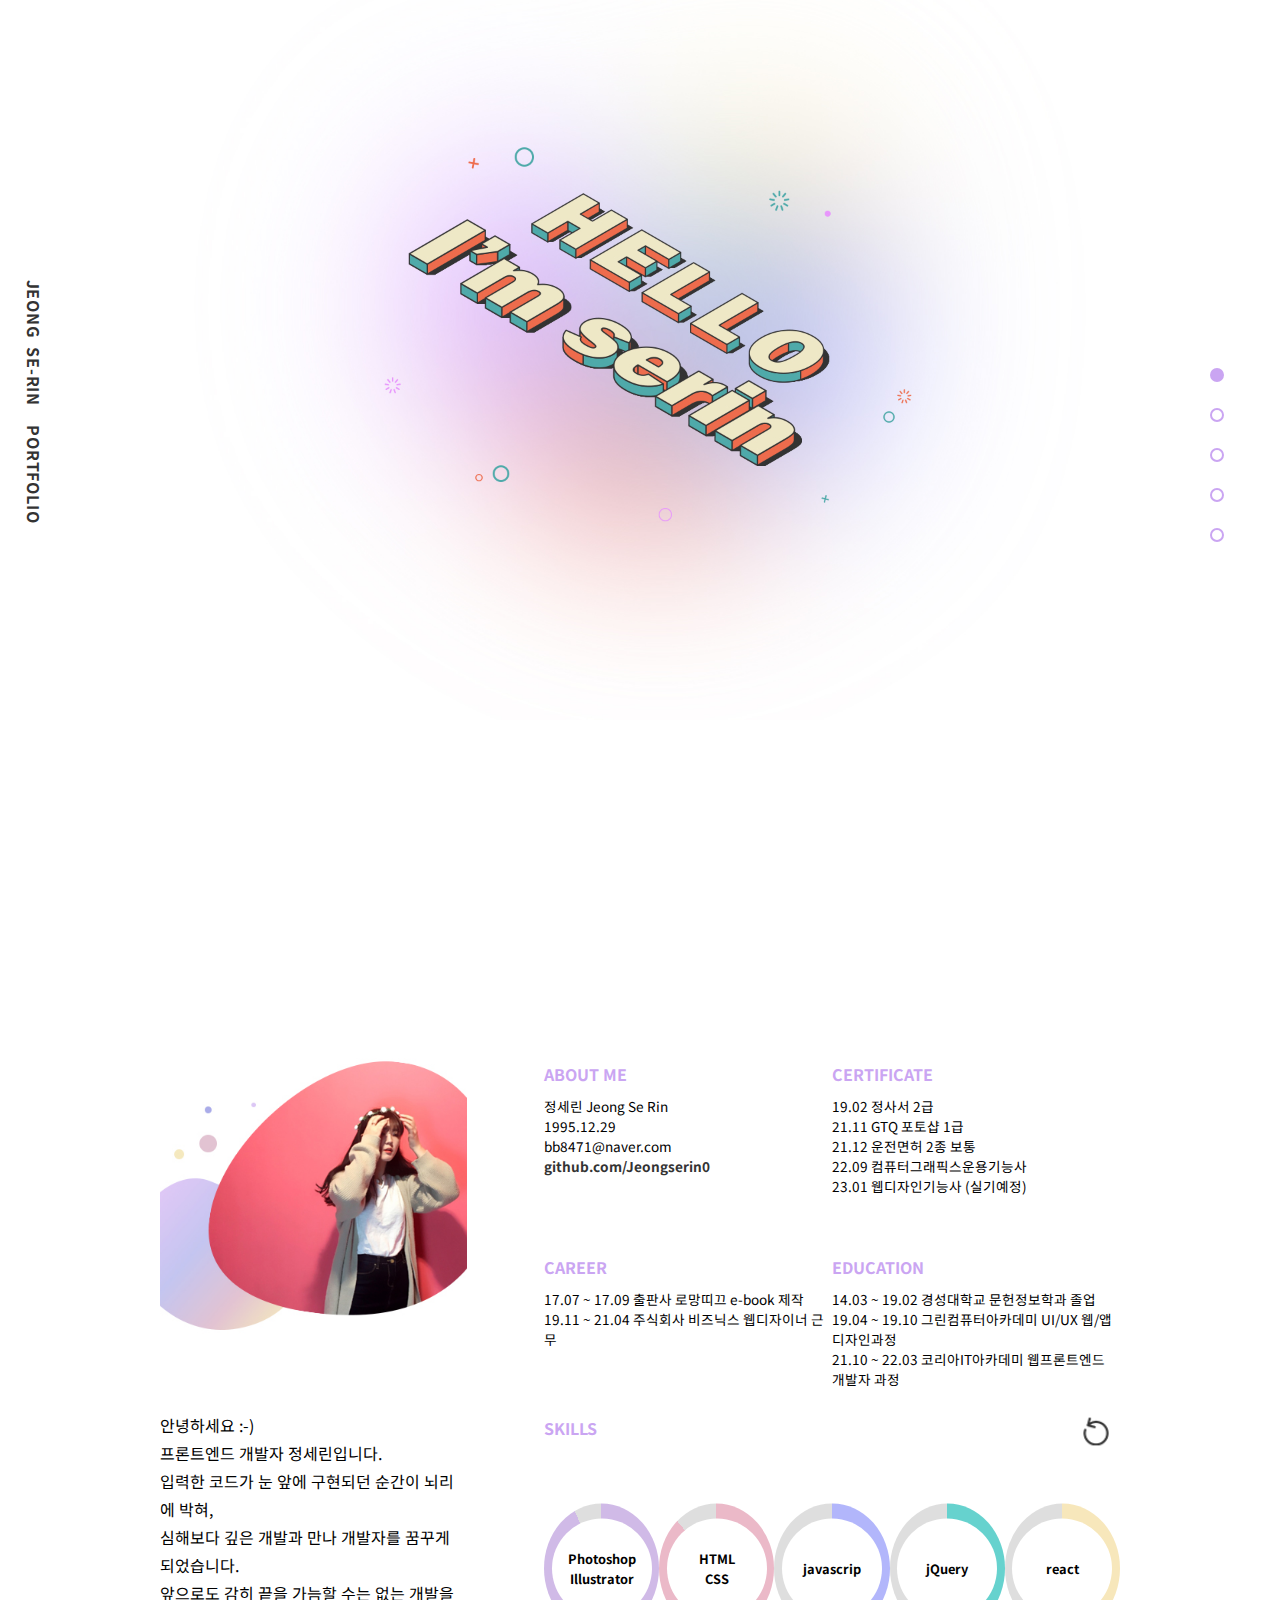
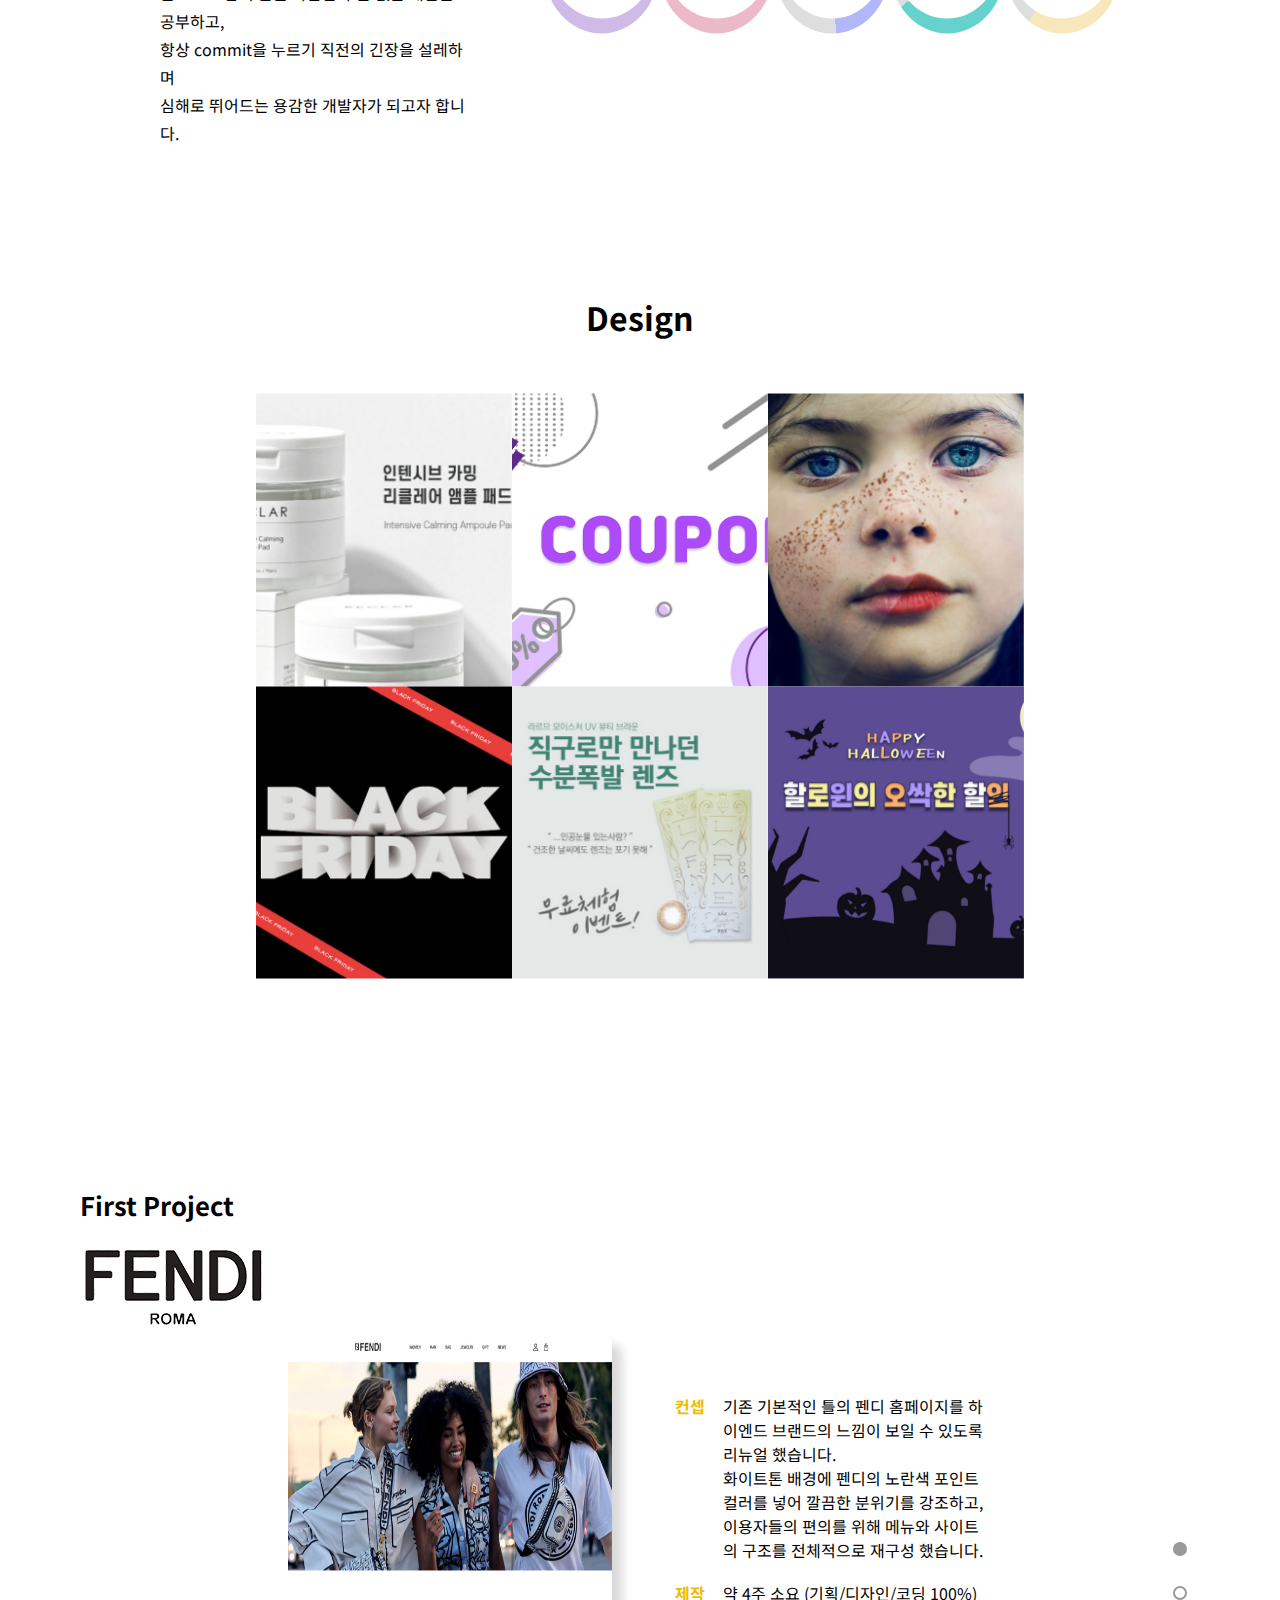
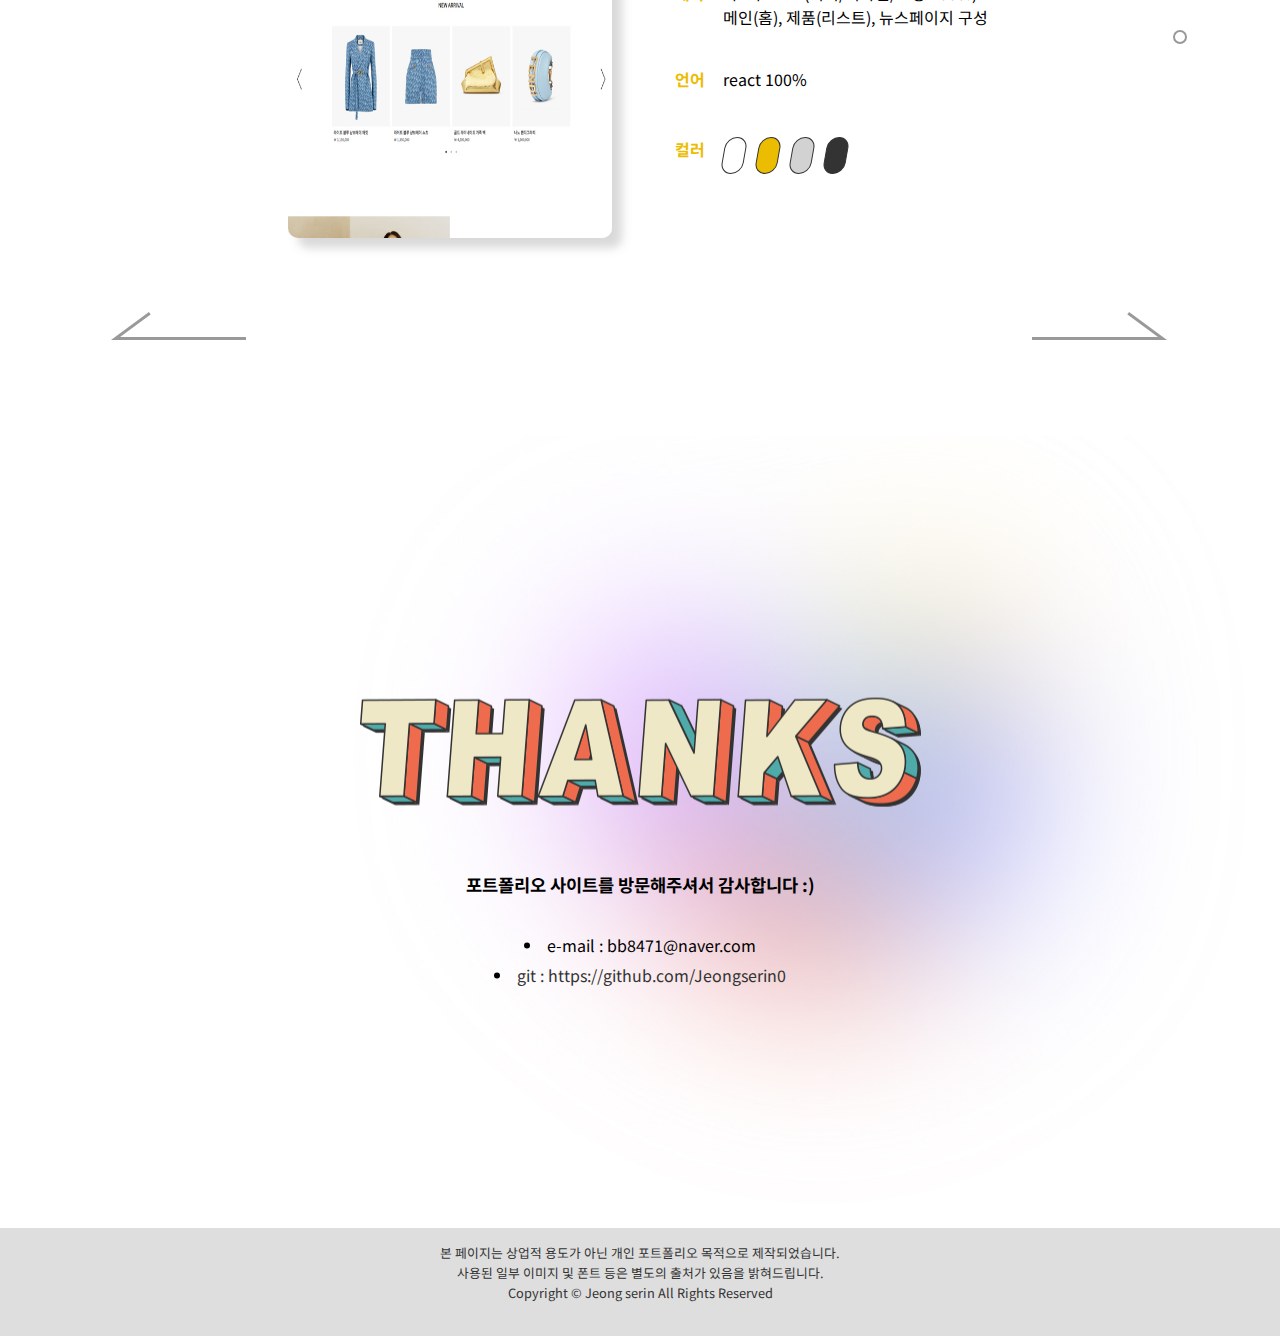
==== commit 1d2995f0: "Update index.html" ====
--- a/index.html
+++ b/index.html
@@ -48,7 +48,7 @@
                            입력한 코드가 눈 앞에 구현되던 순간이 뇌리에 박혀,<br>
                            심해보다 깊은 개발과 만나 개발자를 꿈꾸게 되었습니다.<br>
                            앞으로도 감히 끝을 가늠할 수는 없는 개발을 공부하고,<br>
-                           항상 commit을 누르기 직전의 긴장을 설레어하며<br>
+                           항상 commit을 누르기 직전의 긴장을 설레하며<br>
                            심해로 뛰어드는 용감한 개발자가 되고자 합니다.</p>
                     </div>
                 </article>
@@ -88,7 +88,7 @@
                                 <h1>EDUCATION</h1>
                                 <ul>
                                     <li>14.03 ~ 19.02 경성대학교 문헌정보학과 졸업</li>
-                                    <li>19.04 ~ 19.10 그린텀퓨터아카데미 UI/UX 웹/앱 디자인과정</li>
+                                    <li>19.04 ~ 19.10 그린컴퓨터아카데미 UI/UX 웹/앱 디자인과정</li>
                                     <li>21.10 ~ 22.03 코리아IT아카데미 웹프론트엔드 개발자 과정</li>
                                 </ul>
                             </div> 
@@ -109,7 +109,7 @@
                                     <span class="center"><p>HTML<br>CSS</p></span>
                                 </div>
                                 <div class="chart doughnut3">
-                                    <span class="center"><p>JavaScrip</p></span>
+                                    <span class="center"><p>javascrip</p></span>
                                 </div>
                                 <div class="chart doughnut4">
                                     <span class="center"><p>jQuery</p></span>
@@ -138,17 +138,14 @@
             <div class="deBox">
                 <div class="deFirst">
                     <div class="deOne">
+                        <a href="./detailpage.html" target="_blank">
                         <div class="onebox Ofront"><img src="./images/detail_som.jpg" alt="detail"></div>
                         <div class="onebox Oback">
                             <h1>detail page</h1>
                             <h3>리클레어 앰플 패드 제품 상세페이지 제작</h3>
                             <p>*사용된 이미지 및 폰트 등은 별도의 저작권이 있음을 밝혀드립니다</p>
                         </div>
-                    </div>
-                    <div class="popone">
-                        <div class="poponeimg">
-                            <img src="./images/detail.jpg" alt="detail">
-                        </div>
+                        </a>
                     </div>
 
                     <div class="deTwo">
